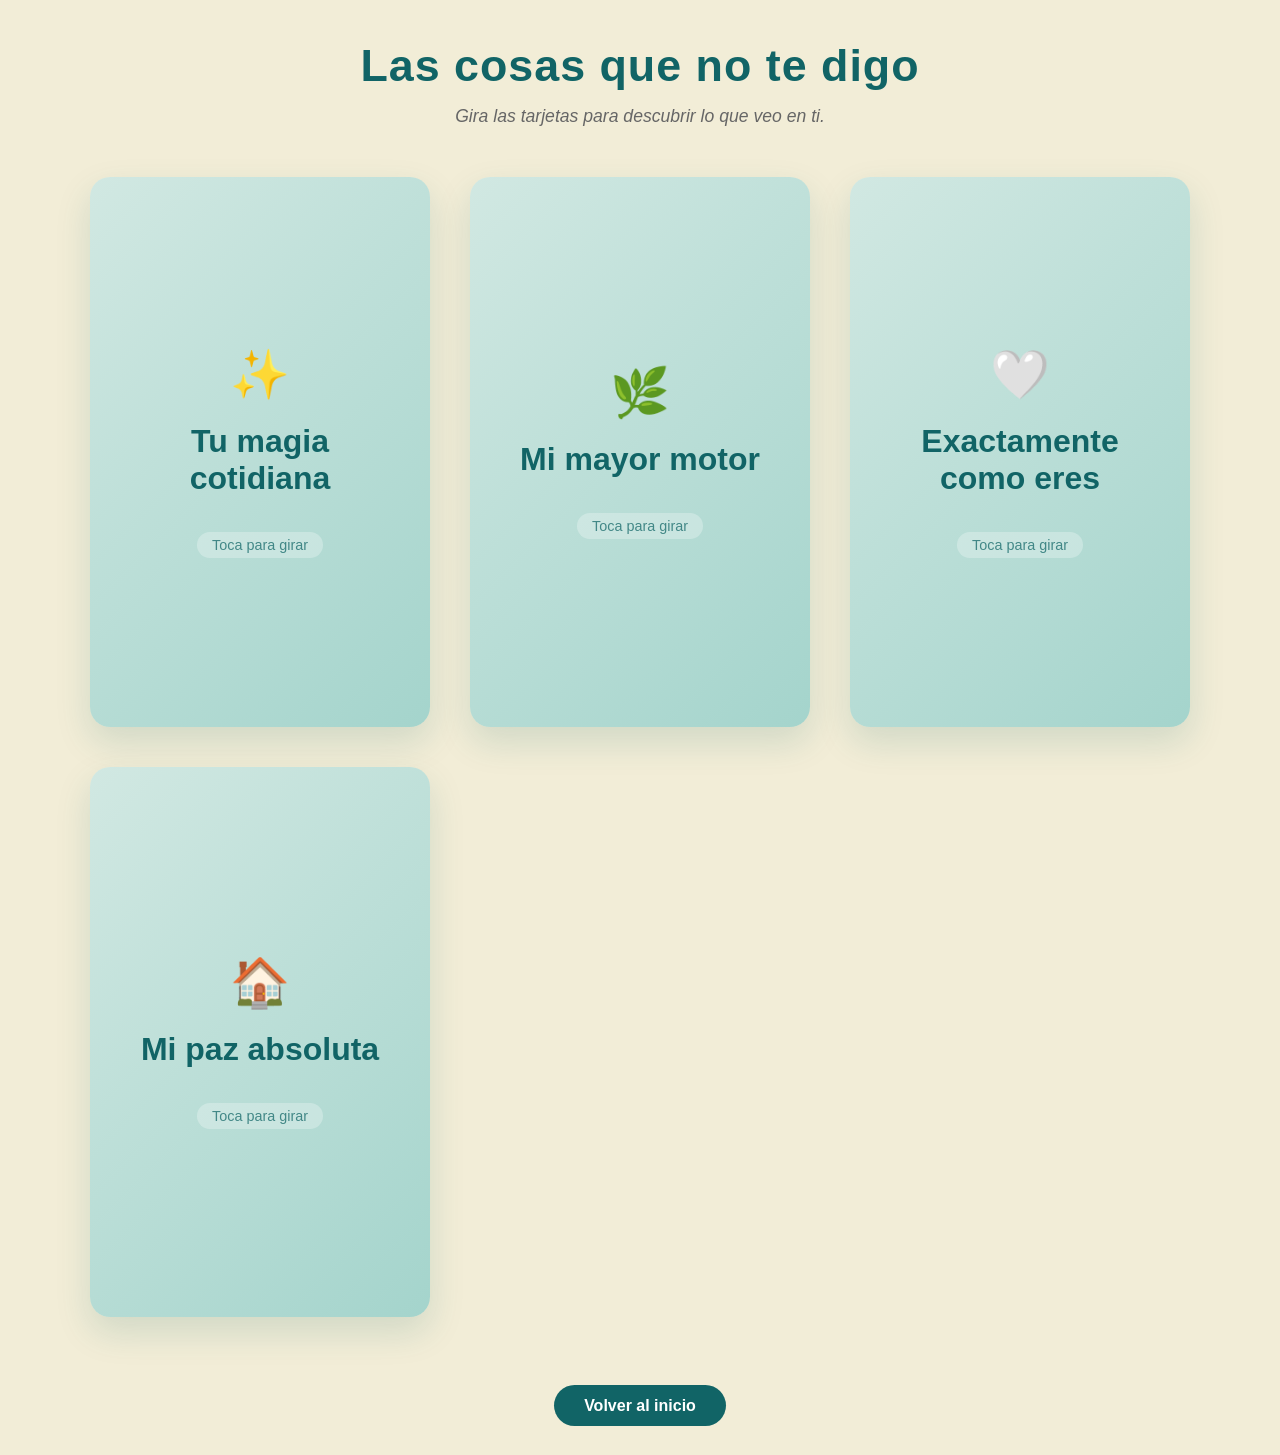
==== detalles.html @ 911fd539 "Se aumentan los tamanos de las tarjetas y las fotos" ====
<!DOCTYPE html>
<html lang="es">
<head>
    <meta charset="UTF-8">
    <meta name="viewport" content="width=device-width, initial-scale=1.0">
    <title>Tus Pequeños Detalles</title>
    <style>
        /* --- ESTILOS FRESCOS: MENTA Y CREMA --- */
        * {
            margin: 0;
            padding: 0;
            box-sizing: border-box;
            font-family: 'Montserrat', 'Segoe UI', sans-serif;
        }

        body {
            background-color: #f2edd7; 
            color: #333;
            min-height: 100vh;
            padding: 40px 20px;
        }

        header {
            text-align: center;
            margin-bottom: 50px;
        }

        header h1 {
            color: #116466; 
            font-size: 2.8rem;
            margin-bottom: 15px;
            letter-spacing: 1px;
        }

        header p {
            color: #666;
            font-size: 1.1rem;
            font-style: italic;
        }

        /* --- CONTENEDOR GRID (MÁS ANCHO PARA TARJETAS MÁS GRANDES) --- */
        .grid-tarjetas {
            max-width: 1100px; /* Aumentado para que quepan tarjetas más anchas */
            margin: 0 auto;
            display: grid;
            grid-template-columns: repeat(auto-fit, minmax(320px, 1fr)); /* Tarjetas más anchas */
            gap: 40px;
            padding-bottom: 60px;
        }

        /* --- EFECTO FLIP CARD (MÁS ALTA) --- */
        .tarjeta-flip {
            background-color: transparent;
            width: 100%;
            height: 550px; /* Altura incrementada de 450px a 550px */
            perspective: 1000px; 
            cursor: pointer;
        }

        .tarjeta-inner {
            position: relative;
            width: 100%;
            height: 100%;
            text-align: center;
            transition: transform 0.8s cubic-bezier(0.175, 0.885, 0.32, 1.275);
            transform-style: preserve-3d;
            border-radius: 20px;
            box-shadow: 0 15px 35px rgba(17, 100, 102, 0.15);
        }

        .tarjeta-flip:hover .tarjeta-inner {
            transform: rotateY(180deg);
        }

        .tarjeta-frente, .tarjeta-dorso {
            position: absolute;
            width: 100%;
            height: 100%;
            backface-visibility: hidden; 
            border-radius: 20px;
            overflow: hidden;
            display: flex;
            flex-direction: column;
            justify-content: center;
            align-items: center;
            padding: 30px;
        }

        /* --- LADO FRONTAL --- */
        .tarjeta-frente {
            background: linear-gradient(135deg, #d1e8e2 0%, #a4d4cc 100%); 
            color: #116466;
        }

        .tarjeta-frente h2 {
            font-size: 2rem;
            margin-bottom: 15px;
        }

        .icono-frente {
            font-size: 3rem;
            margin-bottom: 20px;
        }

        .instruccion {
            font-size: 0.9rem;
            opacity: 0.7;
            margin-top: 20px;
            background-color: rgba(255,255,255,0.4);
            padding: 5px 15px;
            border-radius: 15px;
        }

        /* --- LADO TRASERO (IMAGEN MÁS GRANDE) --- */
        .tarjeta-dorso {
            background-color: white;
            color: #4a4a4a;
            transform: rotateY(180deg);
            border: 2px solid #a4d4cc;
            justify-content: flex-start;
        }

        .foto-dorso {
            width: 100%;
            height: 260px; /* Altura incrementada de 180px a 260px para que la foto destaque */
            border-radius: 15px;
            overflow: hidden;
            margin-bottom: 20px;
        }

        .foto-dorso img {
            width: 100%;
            height: 100%;
            object-fit: cover;
        }

        .tarjeta-dorso p {
            font-size: 1rem;
            line-height: 1.6;
            text-align: justify;
        }

        /* --- BOTÓN VOLVER --- */
        .boton-volver {
            text-align: center;
            margin-top: 20px;
        }

        .boton-volver a {
            text-decoration: none;
            color: white;
            background-color: #116466;
            padding: 12px 30px;
            border-radius: 30px;
            font-weight: bold;
            transition: background 0.3s ease;
        }

        .boton-volver a:hover {
            background-color: #2c7873;
        }

        /* --- RESPONSIVO PARA MÓVILES --- */
        @media (max-width: 600px) {
            header h1 { font-size: 2.2rem; }
            .tarjeta-flip { height: 600px; } /* Más altura en celular para que quepa bien el texto y la foto grande */
            .foto-dorso { height: 230px; } /* Foto ligeramente ajustada para pantallas pequeñas */
        }
    </style>
</head>
<body>

    <header>
        <h1>Las cosas que no te digo</h1>
        <p>Gira las tarjetas para descubrir lo que veo en ti.</p>
    </header>

    <div class="grid-tarjetas">

        <!-- TARJETA 1 -->
        <div class="tarjeta-flip">
            <div class="tarjeta-inner">
                <div class="tarjeta-frente">
                    <div class="icono-frente">✨</div>
                    <h2>Tu magia cotidiana</h2>
                    <div class="instruccion">Toca para girar</div>
                </div>
                <div class="tarjeta-dorso">
                    <div class="foto-dorso">
                        <img src="images/d3.jpeg" alt="Detalles">
                    </div>
                    <p>Siempre te digo que te amo, pero no sé si te digo lo suficiente cuánto me encantan tus pequeños detalles. Me fascina verte cuando estás concentrada, la forma en la que te esfuerzas por las cosas y cómo tu sonrisa ilumina hasta el día más gris. En esas pequeñas cosas que haces sin darte cuenta, yo encuentro mi magia favorita.</p>
                </div>
            </div>
        </div>

        <!-- TARJETA 2 -->
        <div class="tarjeta-flip">
            <div class="tarjeta-inner">
                <div class="tarjeta-frente">
                    <div class="icono-frente">🌿</div>
                    <h2>Mi mayor motor</h2>
                    <div class="instruccion">Toca para girar</div>
                </div>
                <div class="tarjeta-dorso">
                    <div class="foto-dorso">
                        <img src="images/d2.jpeg" alt="Mi motor">
                    </div>
                    <p>Ahora que enfrento nuevos retos fuera de la escuela y busco construir mi camino profesional, saber que te tengo a mi lado lo cambia todo. Eres mi inspiración para buscar oportunidades y crecer. Cuando siento que el mundo real es pesado, te miro y recuerdo exactamente por quién y para qué estoy construyendo este futuro.</p>
                </div>
            </div>
        </div>

        <!-- TARJETA 3 -->
        <div class="tarjeta-flip">
            <div class="tarjeta-inner">
                <div class="tarjeta-frente">
                    <div class="icono-frente">🤍</div>
                    <h2>Exactamente como eres</h2>
                    <div class="instruccion">Toca para girar</div>
                </div>
                <div class="tarjeta-dorso">
                    <div class="foto-dorso">
                        <img src="images/d1.jpeg" alt="Tal como eres">
                    </div>
                    <p>No amo solo a la versión tuya que está feliz o arreglada. Amo a la mujer que se desvela haciendo tareas, a la que llega cansada del trabajo, a la que a veces se estresa. Amo absolutamente todas tus facetas porque te hacen real. Mi amor por ti no exige perfección, solo te exige a ti, completita y tal cual eres.</p>
                </div>
            </div>
        </div>

        <!-- TARJETA 4 -->
        <div class="tarjeta-flip">
            <div class="tarjeta-inner">
                <div class="tarjeta-frente">
                    <div class="icono-frente">🏠</div>
                    <h2>Mi paz absoluta</h2>
                    <div class="instruccion">Toca para girar</div>
                </div>
                <div class="tarjeta-dorso">
                    <div class="foto-dorso">
                        <img src="images/d4.jpeg" alt="Mi paz">
                    </div>
                    <p>El mundo puede estar yendo a mil por hora, lleno de preocupaciones y pendientes, pero en el instante en el que me tomas la mano o me abrazas, todo se silencia. No solo te veo como mi futura esposa, sino como mi refugio personal. Gracias por ser el lugar donde mi mente descansa y mi corazón se siente seguro.</p>
                </div>
            </div>
        </div>

    </div>

    <div class="boton-volver">
        <a href="index.html">Volver al inicio</a>
    </div>

</body>
</html>
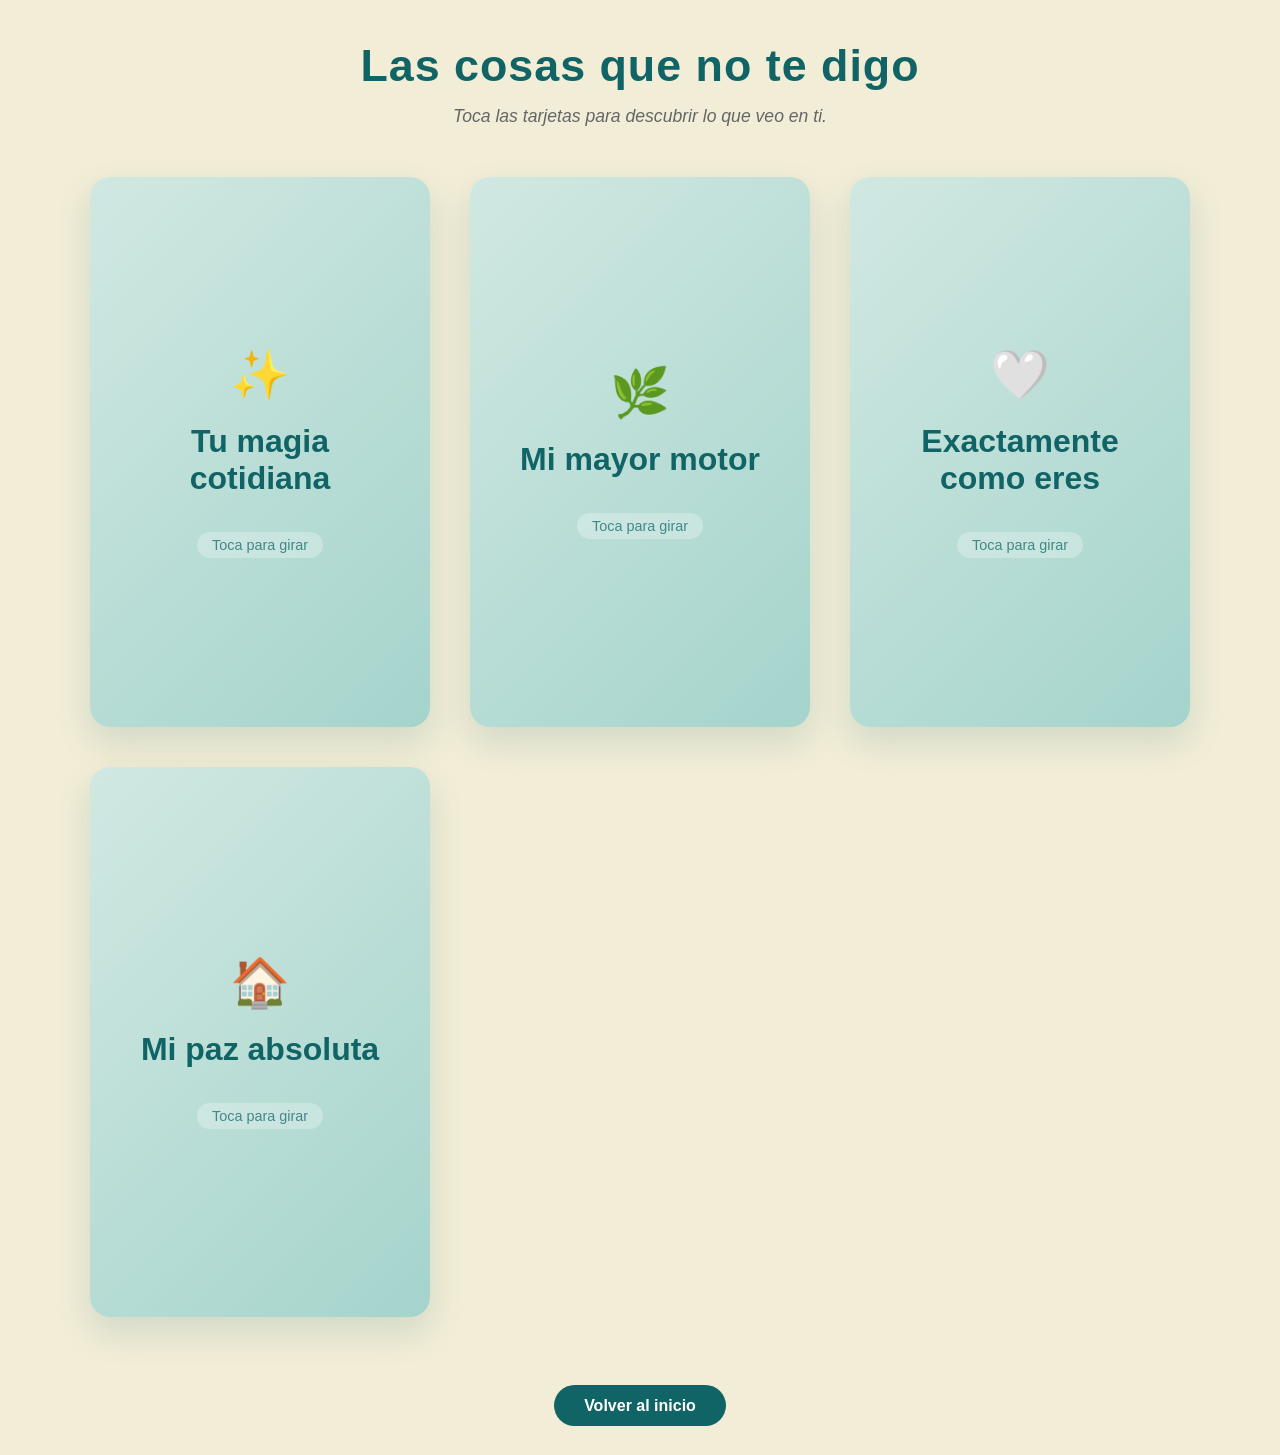
==== commit 085384b5: "ahora si la ultima" ====
--- a/detalles.html
+++ b/detalles.html
@@ -38,23 +38,24 @@
             font-style: italic;
         }
 
-        /* --- CONTENEDOR GRID (MÁS ANCHO PARA TARJETAS MÁS GRANDES) --- */
+        /* --- CONTENEDOR GRID --- */
         .grid-tarjetas {
-            max-width: 1100px; /* Aumentado para que quepan tarjetas más anchas */
+            max-width: 1100px; 
             margin: 0 auto;
             display: grid;
-            grid-template-columns: repeat(auto-fit, minmax(320px, 1fr)); /* Tarjetas más anchas */
+            grid-template-columns: repeat(auto-fit, minmax(320px, 1fr)); 
             gap: 40px;
             padding-bottom: 60px;
         }
 
-        /* --- EFECTO FLIP CARD (MÁS ALTA) --- */
+        /* --- EFECTO FLIP CARD --- */
         .tarjeta-flip {
             background-color: transparent;
             width: 100%;
-            height: 550px; /* Altura incrementada de 450px a 550px */
+            height: 550px; 
             perspective: 1000px; 
             cursor: pointer;
+            -webkit-tap-highlight-color: transparent; 
         }
 
         .tarjeta-inner {
@@ -68,7 +69,8 @@
             box-shadow: 0 15px 35px rgba(17, 100, 102, 0.15);
         }
 
-        .tarjeta-flip:hover .tarjeta-inner {
+        .tarjeta-flip:hover .tarjeta-inner,
+        .tarjeta-flip.girada .tarjeta-inner {
             transform: rotateY(180deg);
         }
 
@@ -111,7 +113,7 @@
             border-radius: 15px;
         }
 
-        /* --- LADO TRASERO (IMAGEN MÁS GRANDE) --- */
+        /* --- LADO TRASERO --- */
         .tarjeta-dorso {
             background-color: white;
             color: #4a4a4a;
@@ -122,7 +124,7 @@
 
         .foto-dorso {
             width: 100%;
-            height: 260px; /* Altura incrementada de 180px a 260px para que la foto destaque */
+            height: 260px; 
             border-radius: 15px;
             overflow: hidden;
             margin-bottom: 20px;
@@ -163,8 +165,8 @@
         /* --- RESPONSIVO PARA MÓVILES --- */
         @media (max-width: 600px) {
             header h1 { font-size: 2.2rem; }
-            .tarjeta-flip { height: 600px; } /* Más altura en celular para que quepa bien el texto y la foto grande */
-            .foto-dorso { height: 230px; } /* Foto ligeramente ajustada para pantallas pequeñas */
+            .tarjeta-flip { height: 600px; } 
+            .foto-dorso { height: 230px; } 
         }
     </style>
 </head>
@@ -172,7 +174,7 @@
 
     <header>
         <h1>Las cosas que no te digo</h1>
-        <p>Gira las tarjetas para descubrir lo que veo en ti.</p>
+        <p>Toca las tarjetas para descubrir lo que veo en ti.</p>
     </header>
 
     <div class="grid-tarjetas">
@@ -187,7 +189,7 @@
                 </div>
                 <div class="tarjeta-dorso">
                     <div class="foto-dorso">
-                        <img src="images/d3.jpeg" alt="Detalles">
+                        <img src="images/d1.jpeg" alt="Detalles">
                     </div>
                     <p>Siempre te digo que te amo, pero no sé si te digo lo suficiente cuánto me encantan tus pequeños detalles. Me fascina verte cuando estás concentrada, la forma en la que te esfuerzas por las cosas y cómo tu sonrisa ilumina hasta el día más gris. En esas pequeñas cosas que haces sin darte cuenta, yo encuentro mi magia favorita.</p>
                 </div>
@@ -221,7 +223,7 @@
                 </div>
                 <div class="tarjeta-dorso">
                     <div class="foto-dorso">
-                        <img src="images/d1.jpeg" alt="Tal como eres">
+                        <img src="images/d3.jpeg" alt="Tal como eres">
                     </div>
                     <p>No amo solo a la versión tuya que está feliz o arreglada. Amo a la mujer que se desvela haciendo tareas, a la que llega cansada del trabajo, a la que a veces se estresa. Amo absolutamente todas tus facetas porque te hacen real. Mi amor por ti no exige perfección, solo te exige a ti, completita y tal cual eres.</p>
                 </div>
@@ -251,5 +253,13 @@
         <a href="index.html">Volver al inicio</a>
     </div>
 
+    <script>
+        const tarjetas = document.querySelectorAll('.tarjeta-flip');
+        tarjetas.forEach(tarjeta => {
+            tarjeta.addEventListener('click', function() {
+                this.classList.toggle('girada');
+            });
+        });
+    </script>
 </body>
 </html>
